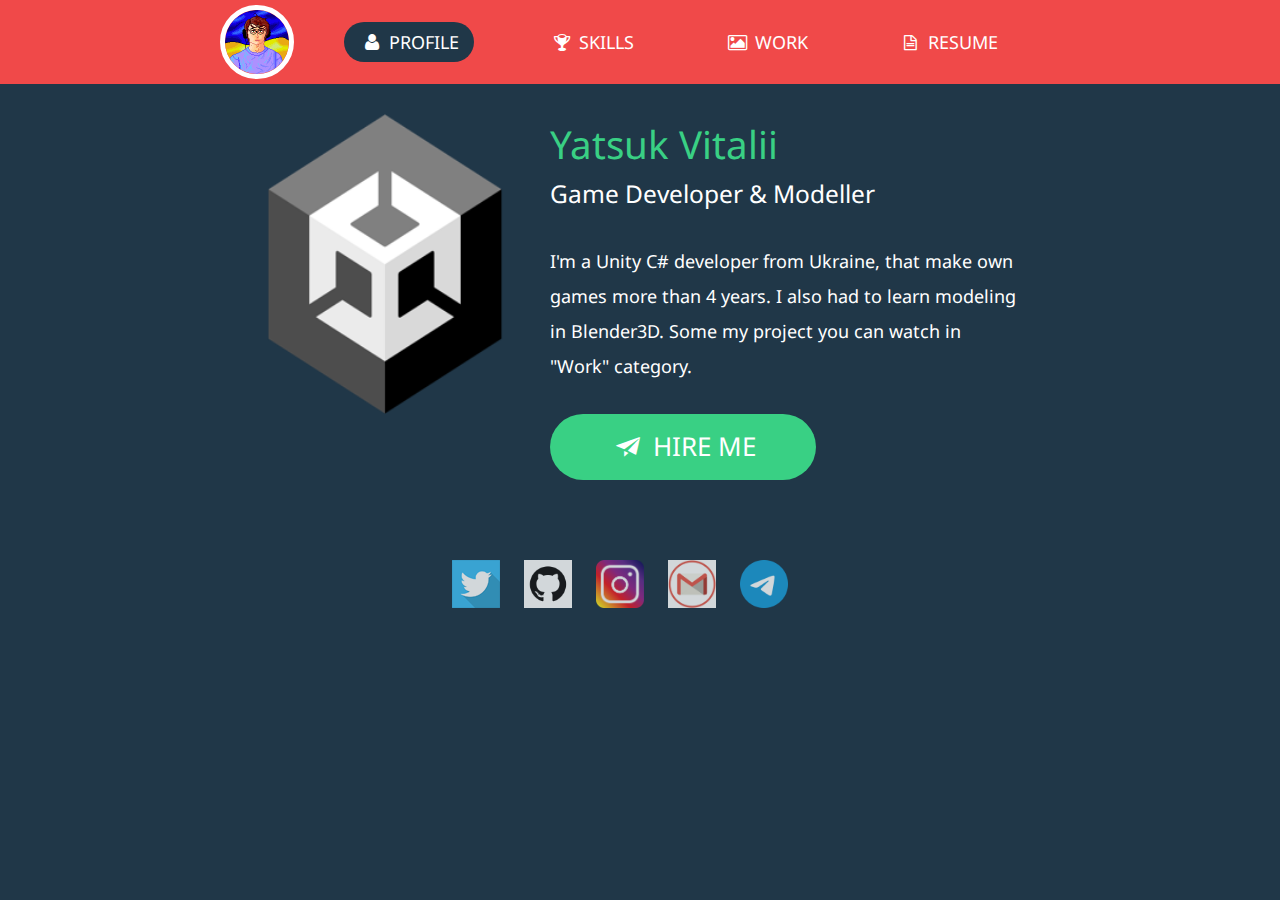
==== index.html @ 4de0b394 "First commit" ====
<!DOCTYPE html>
<html lang="uk">
<head>
<title>Mini Portfolio</title>
<meta charset="utf-8">
<meta name="viewport" content="width=device-width, initial-scale=1.0">
<link href="css/bootstrap.css" rel="stylesheet">
<link href="css/style.css" rel="stylesheet">
<link href="font/css/fontello.css" rel="stylesheet">
<link href='http://fonts.googleapis.com/css?family=Droid+Sans:400,700' rel='stylesheet' type='text/css'>
</head>
<body>
<div class="navbar">
  <div class="navbar-inner">
    <div class="container"> <a class="btn btn-navbar" data-toggle="collapse" data-target=".nav-collapse"> <span class="icon-bar"></span> <span class="icon-bar"></span> <span class="icon-bar"></span> </a> <a class="brand" href="index.html"><img src="img/foto.png" alt="" class="foto"></a>
      <ul class="nav nav-collapse pull-right">
        <li><a href="index.html" class="active"><i class="icon-user"></i> Profile</a></li>
        <li><a href="skills.html"><i class="icon-trophy"></i> Skills</a></li>
        <li><a href="work.html"><i class="icon-picture"></i> Work</a></li>
        <li><a href="resume.html"><i class="icon-doc-text"></i> Resume</a></li>
      </ul>
      <div class="nav-collapse collapse"></div>
    </div>
  </div>
</div>
<div class="container profile">
  <div class="span3"> <img src="img/image.png" alt="" class="mini"> </div>
  <div class="span5">
    <h1>Yatsuk Vitalii</h1>
    <h3>Game Developer &amp; Modeller</h3>
    <p> I'm a Unity C# developer from Ukraine, that make own games more than 4 years. I also had to learn modeling in Blender3D. Some my project you can watch in "Work" category. </p>
    <a href="https://telegram.im/@qwivet" class="hire-me"><i class="icon-paper-plane"></i> Hire Me </a> </div>
</div>
<div class="row social">
  <ul class="social-icons">
    <li><a href="https://twitter.com/qwivet"><img src="img/tw.png" alt="" class="cimg"></a></li>
    <li><a href="https://github.com/qwivet"><img src="img/gh.png" alt="" class="cimg"></a></li>
    <li><a href="https://www.instagram.com/_qwivet_the_artist_/"><img src="img/in.png" alt="" class="cimg"></a></li>
    <li><a href="mailto:qwivet@gmail.com"><img src="img/gm.png" alt="" class="cimg"></a></li>
    <li><a href="https://telegram.im/@qwivet"><img src="img/tg.png" alt="" class="cimg"></a></li>
  </ul>
</div>
</body>
</html>
---- css/style.css ----
/*This stylesheet contains some custom class rather than Bootstrap*/
		
a.brand img {
	border-radius:50%;
	border:5px solid #fff;
}
.profile, .skills, .work, .resume {
	padding:30px 0;
}
.profile h2, .skills h2, .work h2, .resume h2 {
	font-weight:normal;
	color: #39D084;
}
/***** Profile *****/
	.profile h1 {
	color:#39d084;
	font-weight: normal;
}
.profile h3 {
	color:#fff;
	font-weight: normal;
}
.profile p {
	color:#fff;
	font-size:18px;
	line-height: 35px;
	margin-top: 30px;
}
.profile .container .span5 {
	padding:40px 0;
}
a.hire-me {
	display: inline-block;
 *display: inline;
	padding:20px 60px;
	background:#39d084;
	color:#fff;
	text-transform:uppercase;
	font-size:26px;
	margin:20px 0;
	-webkit-border-radius: 40px;
	-moz-border-radius: 40px;
	border-radius: 40px;
}
a.hire-me:hover {
	text-decoration:none;
	background:#11d170;
}
.social {
	text-align:center;
	padding-bottom:80px;
}
ul.social-icons {
	margin:20px 0;
}
ul.social-icons li {
	list-style:none;
	display:inline-block;
	margin:10px;
}
ul.social-icons li:first-child {
	margin-left:0;
}
ul.social-icons li a {
	opacity:0.8;
}
ul.social-icons li a:hover {
	opacity:1;
}
/***** Skills *****/
.skills .span3 {
	width:235px;
	overflow: hidden;
}
.skills .span5 {
	text-align:left;
	padding:47px 0;
}
.skills .ps, .skills .ai, .skills .html, .skills .css {
	padding:25px;
	width:100px;
	height:100px;
	-webkit-border-radius: 50%;
	-moz-border-radius: 50%;
	border-radius: 50%;
	text-align:center;
	border:8px solid #203748;
	float:right;
	-webkit-transition: all 0.2s linear;
	-moz-transition: all 0.2s linear;
	-o-transition: all 0.2s linear;
	transition: all 0.2s linear;
}
.skills .ps {
	background:#13142E;
}
.skills .ai {
	background:#ee742b;
}
.skills .html {
	background:#6A3F36;
}
.skills .css {
	background:#FFA22C;
}
.skills .ps:hover, .skills .ai:hover, .skills .html:hover, .skills .css:hover {
	border:8px solid #fff;
}
.skills .ps h3, .skills .ai h3, .skills .html h3, .skills .css h3 {
	color:#fff;
	font-size: 3.4em;
	font-weight: normal;
	line-height: 80px;
}
.skills .html h3, .skills .css h3 {
	font-size: 2.2em;
}
.expand-bg {
	background: none repeat scroll 0 0 #EAEDF2;
	border-radius:16px;
	height: 16px;
	margin-bottom: 15px;
	position: relative;
	padding: 0 2px;
}
.expand {
	border-radius: 10px;
	height: 4px;
	margin: 2px 0;
	padding: 4px 0 4px 5px;
	position: absolute;
}
.skills .span5 h3 {
	font-size: 18.5px;
	line-height: 15px;
	font-weight:normal;
	text-transform:uppercase;
}
.skills .span5 h3 span {
	float:right;
}
.ps2 {
	width:85%;
	background:#333333;
	-moz-animation:html5 2s ease-out;
	-webkit-animation:html5 2s ease-out;
}
.ai2 {
	width:70%;
	background:#ee742b;
	-moz-animation:css3 2s ease-out;
	-webkit-animation:css3 2s ease-out;
}
.html2 {
	width:50%;
	background:#6A3F36;
	-moz-animation:jquery 2s ease-out;
	-webkit-animation:jquery 2s ease-out;
}
.css2 {
	width:30%;
	background:#FFA22C;
	-moz-animation:photoshop 2s ease-out;
	-webkit-animation:photoshop 2s ease-out;
}
 @-moz-keyframes ps2 {
0% {
width:0px;
}
100% {
width:85%;
}
}
@-moz-keyframes ai2 {
0% {
width:0px;
}
100% {
width:70%;
}
}
@-moz-keyframes html2 {
0% {
width:0px;
}
100% {
width:50%;
}
}
@-moz-keyframes css2 {
0% {
width:0px;
}
100% {
width:30%;
}
}
 @-webkit-keyframes ps2 {
0% {
width:0px;
}
100% {
width:85%;
}
}
@-webkit-keyframes ai {
0% {
width:0px;
}
100% {
width:70%;
}
}
@-webkit-keyframes html {
0% {
width:0px;
}
100% {
width:50%;
}
}
@-webkit-keyframes css {
0% {
width:0px;
}
100% {
width:30%;
}
}
/**** Work container *****/
ul.work-images li {
	list-style:none;
	display:inline-block;
	margin: 8px 10px;
 background:
}
ul.work-images li:first-child {
	margin-left:0;
}
ul.work-images li div {
	background:url(../img/eye.png) 50% 50% no-repeat;
	background-color: #f04949;
	-webkit-transition: all 0.2s linear;
	-moz-transition: all 0.2s linear;
	-o-transition: all 0.2s linear;
	transition: all 0.2s linear;
}
ul.work-images li img {
	-webkit-transition: all 0.2s linear;
	-moz-transition: all 0.2s linear;
	-o-transition: all 0.2s linear;
	transition: all 0.2s linear;
}
ul.work-images li img:hover {
	opacity:0.1;
}
/***** Resume container *****/
.resume h3 {
	margin:60px 0;
}
.resume .btn-center {
	text-align:center;
}
.footer {
	background:#355267;
	position: fixed;
	width: 100%;
	bottom:0;
}
.footer p {
	margin:20px 0;
}
.footer p a {
	color:#fff;
	text-decoration:none;
}
.footer p a:hover {
	color:#39d084;
}
.cimg
{
	height: 48px;
	width: 48px;
}
.mini
{
	height: 300px;
	width: 300px;
}
.foto
{
	height: 64px;
	width: 64px;
}
---- font/css/fontello.css ----
@font-face {
  font-family: 'fontello';
  src: url('../font/fontello.eot?87773380');
  src: url('../font/fontello.eot?87773380#iefix') format('embedded-opentype'),
       url('../font/fontello.woff?87773380') format('woff'),
       url('../font/fontello.ttf?87773380') format('truetype'),
       url('../font/fontello.svg?87773380#fontello') format('svg');
  font-weight: normal;
  font-style: normal;
}
/* Chrome hack: SVG is rendered more smooth in Windozze. 100% magic, uncomment if you need it. */
/* Note, that will break hinting! In other OS-es font will be not as sharp as it could be */
/*
@media screen and (-webkit-min-device-pixel-ratio:0) {
  @font-face {
    font-family: 'fontello';
    src: url('../font/fontello.svg?87773380#fontello') format('svg');
  }
}
*/
 
 [class^="icon-"]:before, [class*=" icon-"]:before {
  font-family: "fontello";
  font-style: normal;
  font-weight: normal;
  speak: none;
 
  display: inline-block;
  text-decoration: inherit;
  width: 1em;
  margin-right: .2em;
  text-align: center;
  /* opacity: .8; */
 
  /* For safety - reset parent styles, that can break glyph codes*/
  font-variant: normal;
  text-transform: none;
     
  /* fix buttons height, for twitter bootstrap */
  line-height: 1em;
 
  /* Animation center compensation - margins should be symmetric */
  /* remove if not needed */
  margin-left: .2em;
 
  /* you can be more comfortable with increased icons size */
  /* font-size: 120%; */
 
  /* Uncomment for 3D effect */
  /* text-shadow: 1px 1px 1px rgba(127, 127, 127, 0.3); */
}
 
.icon-mail:before { content: '\e806'; } /* '' */
.icon-cancel:before { content: '\e80f'; } /* '' */
.icon-paper-plane:before { content: '\e804'; } /* '' */
.icon-doc-text:before { content: '\e803'; } /* '' */
.icon-github-circled:before { content: '\e80e'; } /* '' */
.icon-twitter-circled:before { content: '\e808'; } /* '' */
.icon-facebook-circled:before { content: '\e807'; } /* '' */
.icon-gplus-circled:before { content: '\e809'; } /* '' */
.icon-pinterest-circled:before { content: '\e80a'; } /* '' */
.icon-linkedin-circled:before { content: '\e80b'; } /* '' */
.icon-dribbble-circled:before { content: '\e80c'; } /* '' */
.icon-stumbleupon-circled:before { content: '\e80d'; } /* '' */
.icon-picture:before { content: '\e802'; } /* '' */
.icon-trophy:before { content: '\e801'; } /* '' */
.icon-user:before { content: '\e800'; } /* '' */
.icon-download:before { content: '\e805'; } /* '' */
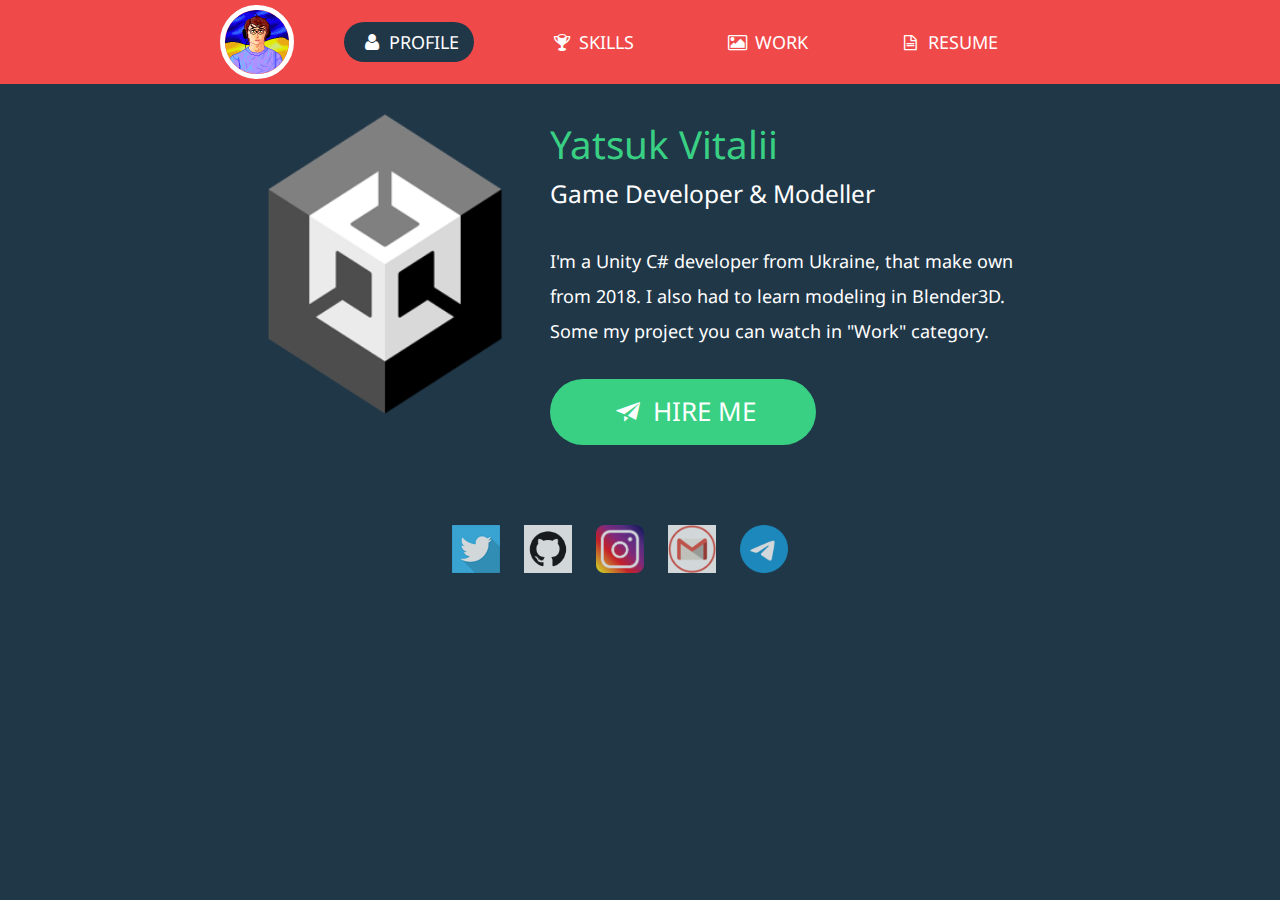
==== commit 7951d18d: "Test commit" ====
--- a/index.html
+++ b/index.html
@@ -28,7 +28,7 @@
   <div class="span5">
     <h1>Yatsuk Vitalii</h1>
     <h3>Game Developer &amp; Modeller</h3>
-    <p> I'm a Unity C# developer from Ukraine, that make own games more than 4 years. I also had to learn modeling in Blender3D. Some my project you can watch in "Work" category. </p>
+    <p> I'm a Unity C# developer from Ukraine, that make own from 2018. I also had to learn modeling in Blender3D. Some my project you can watch in "Work" category. </p>
     <a href="https://telegram.im/@qwivet" class="hire-me"><i class="icon-paper-plane"></i> Hire Me </a> </div>
 </div>
 <div class="row social">
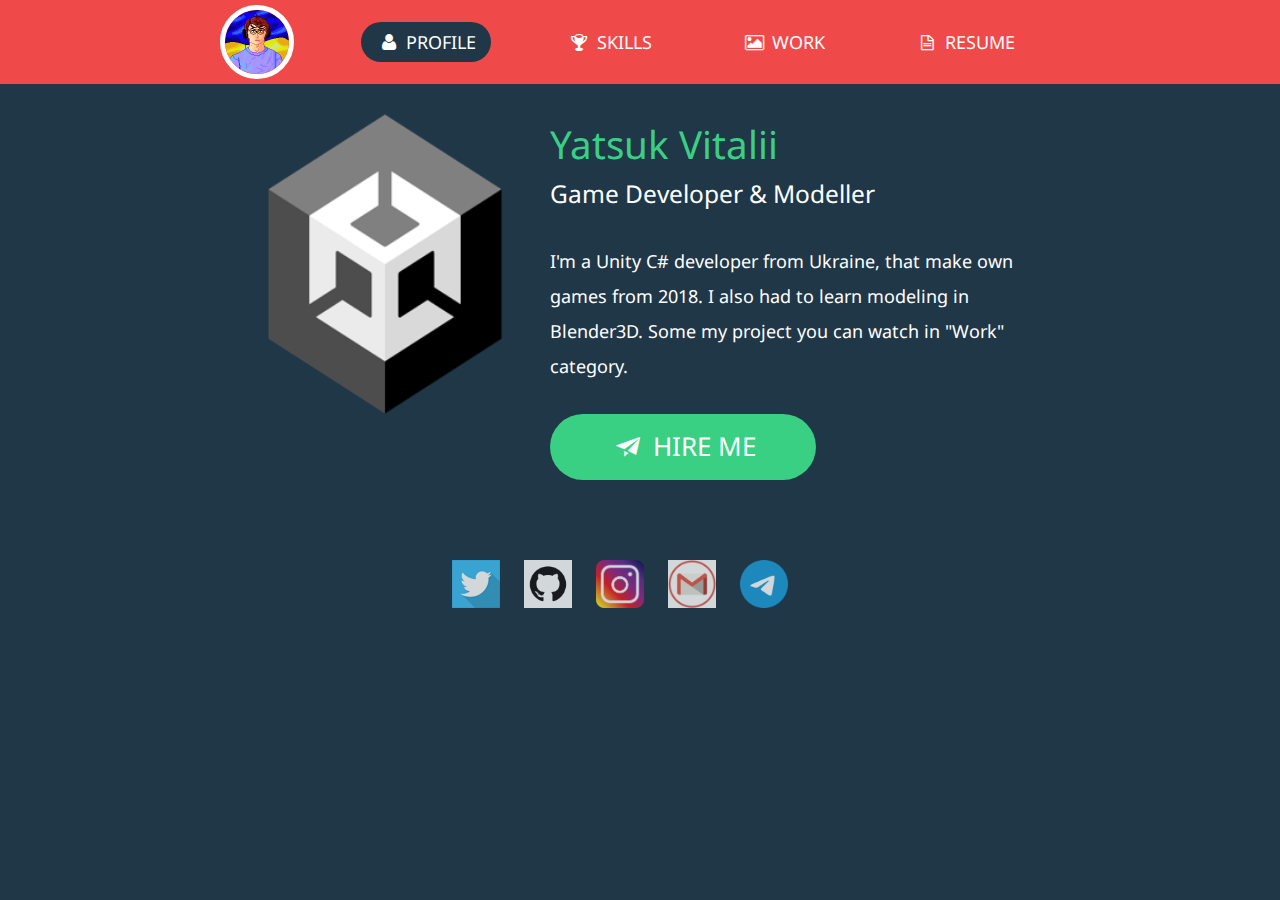
==== commit 8338536a: "Right bootstrap." ====
--- a/index.html
+++ b/index.html
@@ -12,7 +12,8 @@
 <body>
 <div class="navbar">
   <div class="navbar-inner">
-    <div class="container"> <a class="btn btn-navbar" data-toggle="collapse" data-target=".nav-collapse"> <span class="icon-bar"></span> <span class="icon-bar"></span> <span class="icon-bar"></span> </a> <a class="brand" href="index.html"><img src="img/foto.png" alt="" class="foto"></a>
+    <div class="container"> <a class="btn btn-navbar" data-toggle="collapse" data-target=".nav-collapse"> <span class="icon-bar"></span> <span class="icon-bar"></span> 
+      <span class="icon-bar"></span> </a> <a class="brand" href="index.html"><img src="img/foto.png" alt="" class="foto"></a>
       <ul class="nav nav-collapse pull-right">
         <li><a href="index.html" class="active"><i class="icon-user"></i> Profile</a></li>
         <li><a href="skills.html"><i class="icon-trophy"></i> Skills</a></li>
@@ -28,7 +29,7 @@
   <div class="span5">
     <h1>Yatsuk Vitalii</h1>
     <h3>Game Developer &amp; Modeller</h3>
-    <p> I'm a Unity C# developer from Ukraine, that make own from 2018. I also had to learn modeling in Blender3D. Some my project you can watch in "Work" category. </p>
+    <p> I'm a Unity C# developer from Ukraine, that make own games from 2018. I also had to learn modeling in Blender3D. Some my project you can watch in "Work" category. </p>
     <a href="https://telegram.im/@qwivet" class="hire-me"><i class="icon-paper-plane"></i> Hire Me </a> </div>
 </div>
 <div class="row social">
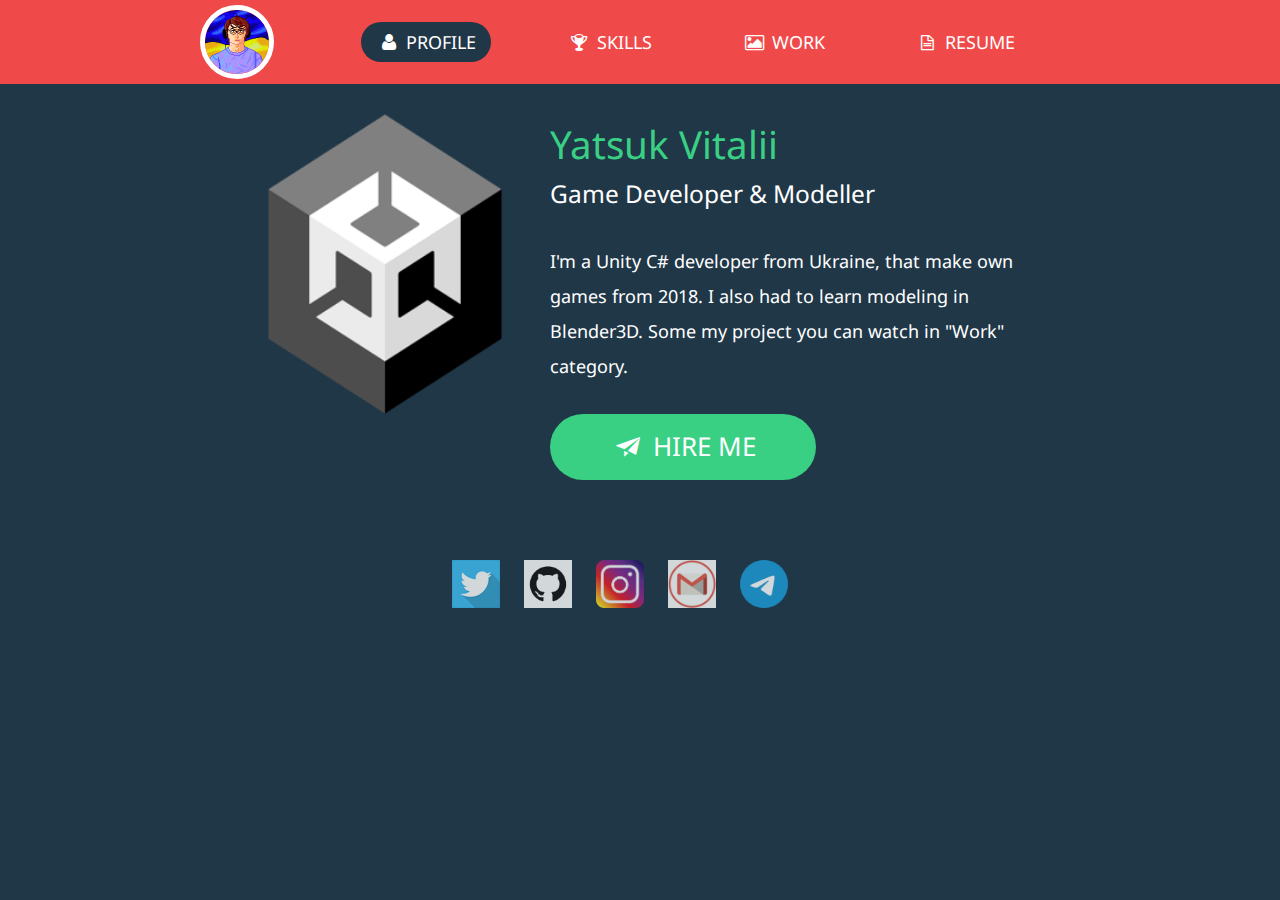
==== commit ffb54765: "Fix js." ====
--- a/index.html
+++ b/index.html
@@ -41,5 +41,10 @@
     <li><a href="https://telegram.im/@qwivet"><img src="img/tg.png" alt="" class="cimg"></a></li>
   </ul>
 </div>
+<script src="js/jquery-1.10.1.min.js"></script>
+<script src="js/bootstrap.min.js"></script>
+<script>
+  $('#myModal').modal('hidden')
+</script>
 </body>
 </html>--- a/css/style.css
+++ b/css/style.css
@@ -291,4 +291,9 @@
 {
 	height: 64px;
 	width: 64px;
+}
+.square
+{
+	width: 250px;
+	height: 250px;
 }